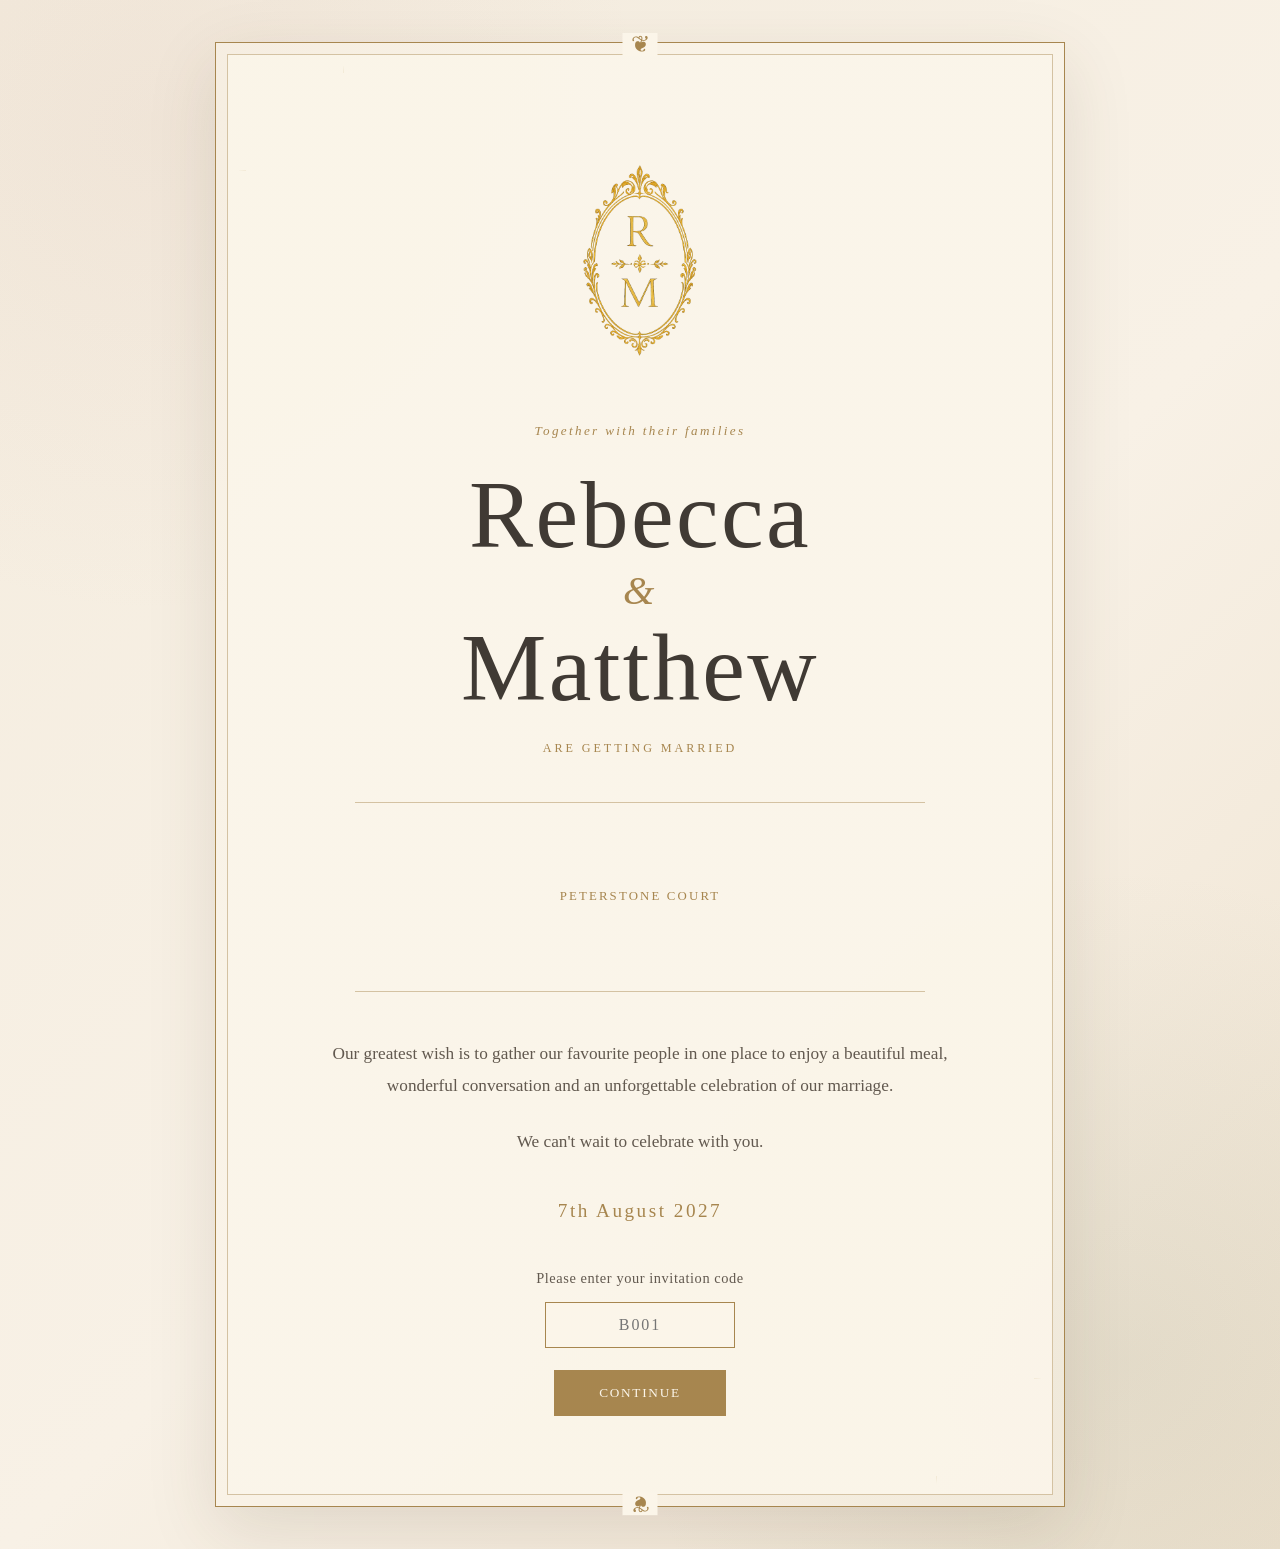
==== index.html @ 6a65455e "Style invitation intro text" ====
<!DOCTYPE html>
<html lang="en">
<head>
    <meta charset="UTF-8">
    <meta name="viewport" content="width=device-width, initial-scale=1.0">
    <title>Rebecca and Matthew | The Besley Wedding</title>
    <meta name="description" content="Rebecca and Matthew's wedding celebration at Peterstone Court, 7th August 2027.">
    <link rel="stylesheet" href="styles.css">
</head>

<body>

    <main class="invitation">

        <div class="gold-border">

            <section class="hero">

<img src="images/Monogram.png"
     alt="Rebecca and Matthew Monogram"
     class="monogram">

<p class="small-script">
    Together with their families
</p>

<h1 class="couple-names">
    Rebecca
    <span>&</span>
    Matthew
</h1>

<p class="marriage-line">
    Are getting married
</p>
                <div class="venue-placeholder">
                    Peterstone Court
                </div>

                <p class="welcome">
                    Our greatest wish is to gather our favourite people in one place
                    to enjoy a beautiful meal, wonderful conversation and an
                    unforgettable celebration of our marriage.
                </p>

                <p class="welcome">
                    We can't wait to celebrate with you.
                </p>

                <p class="date">
                    7th August 2027
                </p>

                <div class="invitation-entry">

                    <label for="code">
                        Please enter your invitation code
                    </label>
<input 
    id="code"
    type="text"
    placeholder="B001"
>

<button id="continueButton">
    Continue
</button>
                </div>

            </section>

        </div>

    </main>


<script src="guests.js"></script>
<script src="script.js"></script>
</body>
</html>
---- styles.css ----
/*
Project Besley
Rebecca and Matthew
The Besley Wedding
*/


/* ---------- Colour and spacing system ---------- */

:root {
    --ivory: #f4ecde;
    --paper: #fbf5e9;
    --paper-deep: #eee2cf;
    --charcoal: #403a34;
    --soft-charcoal: #62594f;
    --antique-gold: #a7864f;
    --light-gold: #c9ae7a;
    --sage: #7f8a70;
    --blush: #cda99e;
    --lavender: #a69aae;
    --fine-line: rgba(167, 134, 79, 0.45);
    --shadow: rgba(78, 59, 39, 0.13);
}


* {
    box-sizing: border-box;
}


html {
    scroll-behavior: smooth;
}


body {
    margin: 0;
    min-height: 100vh;
    color: var(--charcoal);
    font-family: Georgia, "Times New Roman", serif;
    background:
        radial-gradient(
            circle at 12% 8%,
            rgba(205, 169, 158, 0.12),
            transparent 27%
        ),
        radial-gradient(
            circle at 88% 88%,
            rgba(127, 138, 112, 0.12),
            transparent 28%
        ),
        linear-gradient(
            135deg,
            var(--ivory),
            #f8f1e6 55%,
            var(--paper-deep)
        );
}


/* ---------- Main invitation sheet ---------- */

.invitation {
    min-height: 100vh;
    display: flex;
    align-items: center;
    justify-content: center;
    padding: 42px 22px;
}


.gold-border {
    position: relative;
    width: 100%;
    max-width: 850px;
    padding: 11px;
    border: 1px solid var(--antique-gold);
    background: rgba(251, 245, 233, 0.5);
    box-shadow: 0 22px 65px var(--shadow);
}


.gold-border::before,
.gold-border::after {
    content: "❦";
    position: absolute;
    z-index: 2;
    color: var(--antique-gold);
    font-size: 1.45rem;
    line-height: 1;
    background: var(--paper);
    padding: 0 8px;
}


.gold-border::before {
    top: -10px;
    left: 50%;
    transform: translateX(-50%);
}


.gold-border::after {
    bottom: -10px;
    left: 50%;
    transform: translateX(-50%) rotate(180deg);
}


.hero {
    position: relative;
    overflow: hidden;
    text-align: center;
    padding: 78px 58px;
    border: 1px solid var(--fine-line);
    background:
        linear-gradient(
            rgba(251, 245, 233, 0.94),
            rgba(251, 245, 233, 0.94)
        ),
        repeating-linear-gradient(
            0deg,
            transparent,
            transparent 3px,
            rgba(90, 70, 50, 0.025) 4px
        );
}


/* Fine corner decoration until the floral artwork is added */

.hero::before,
.hero::after {
    content: "";
    position: absolute;
    width: 150px;
    height: 150px;
    pointer-events: none;
    opacity: 0.65;
}


.hero::before {
    top: -35px;
    left: -35px;
    border-top: 1px solid var(--light-gold);
    border-left: 1px solid var(--light-gold);
    border-radius: 70% 0 70% 0;
}


.hero::after {
    right: -35px;
    bottom: -35px;
    border-right: 1px solid var(--light-gold);
    border-bottom: 1px solid var(--light-gold);
    border-radius: 70% 0 70% 0;
}


/* ---------- Typography ---------- */

.small-script {
    margin: 0 0 30px;
    color: var(--antique-gold);
    font-size: 0.82rem;
    font-style: italic;
    letter-spacing: 0.18em;
}


h1 {
    margin: 0;
    color: var(--charcoal);
    font-size: clamp(3rem, 8vw, 5.6rem);
    font-weight: normal;
    line-height: 0.98;
    letter-spacing: 0.025em;
}


h1 span {
    color: var(--antique-gold);
    font-size: 0.5em;
    font-style: italic;
}


h2 {
    margin: 32px 0 18px;
    color: var(--antique-gold);
    font-size: 1.12rem;
    font-weight: normal;
    letter-spacing: 0.16em;
    text-transform: uppercase;
}


.guest-name {
    font-size: clamp(2.35rem, 7vw, 4.7rem);
    line-height: 1.08;
}


.welcome {
    max-width: 620px;
    margin: 24px auto;
    color: var(--soft-charcoal);
    font-size: 1.08rem;
    line-height: 1.85;
}


.date {
    margin: 42px 0 0;
    color: var(--antique-gold);
    font-size: 1.2rem;
    letter-spacing: 0.13em;
}

/* ---------- Homepage monogram and names ---------- */

.monogram {
    display: block;
    width: 170px;
    margin: 0 auto 35px;
}



.monogram span {
    position: relative;
    z-index: 1;
}



.invitation-intro {
    margin: 0 0 22px;
    color: var(--soft-charcoal);
    font-size: 0.72rem;
    letter-spacing: 0.22em;
    text-transform: uppercase;
}

.couple-names {
    max-width: 650px;
    margin: 0 auto;
    font-size: clamp(3.2rem, 9vw, 6rem);
    line-height: 0.95;
}

.couple-names span {
    display: block;
    margin: 12px 0;
    color: var(--antique-gold);
    font-size: 0.42em;
    font-style: italic;
}

.marriage-line {
    margin: 27px 0 0;
    color: var(--antique-gold);
    font-size: 0.76rem;
    letter-spacing: 0.24em;
    text-transform: uppercase;
}
/* ---------- Venue area ---------- */

.venue-placeholder {
    width: min(100%, 570px);
    min-height: 190px;
    margin: 46px auto;
    display: flex;
    align-items: center;
    justify-content: center;
    color: var(--antique-gold);
    font-size: 0.8rem;
    letter-spacing: 0.17em;
    text-transform: uppercase;
    border-top: 1px solid var(--fine-line);
    border-bottom: 1px solid var(--fine-line);
}


/* ---------- Invitation-code area ---------- */

.invitation-entry {
    margin-top: 48px;
}


.invitation-entry label {
    display: block;
    margin-bottom: 15px;
    color: var(--soft-charcoal);
    font-size: 0.9rem;
    letter-spacing: 0.04em;
}


#code {
    width: 190px;
    padding: 13px 16px;
    color: var(--charcoal);
    font-family: inherit;
    font-size: 1rem;
    text-align: center;
    letter-spacing: 0.12em;
    border: 1px solid var(--antique-gold);
    border-radius: 0;
    outline: none;
    background: rgba(251, 245, 233, 0.5);
    transition:
        border-color 0.35s ease,
        box-shadow 0.35s ease,
        background 0.35s ease;
}


#code:focus {
    background: var(--paper);
    border-color: var(--light-gold);
    box-shadow: 0 0 0 3px rgba(167, 134, 79, 0.1);
}


/* ---------- Links and buttons ---------- */

a {
    color: inherit;
    text-decoration: none;
}


button {
    display: block;
    margin: 22px auto 0;
    padding: 14px 44px;
    color: var(--paper);
    font-family: inherit;
    font-size: 0.83rem;
    letter-spacing: 0.13em;
    text-transform: uppercase;
    cursor: pointer;
    border: 1px solid var(--antique-gold);
    border-radius: 0;
    background: var(--antique-gold);
    transition:
        color 0.35s ease,
        background 0.35s ease,
        transform 0.35s ease,
        box-shadow 0.35s ease;
}


button:hover,
button:focus-visible {
    color: var(--antique-gold);
    background: transparent;
    box-shadow: 0 8px 22px rgba(78, 59, 39, 0.1);
    transform: translateY(-1px);
}


button:focus-visible {
    outline: 2px solid var(--light-gold);
    outline-offset: 4px;
}


/* ---------- RSVP form ---------- */

.rsvp-form {
    width: min(100%, 650px);
    margin: 46px auto 0;
}


.guest-response,
#guestList {
    width: 100%;
}


.guest-card {
    position: relative;
    margin: 0 0 30px;
    padding: 38px 34px;
    text-align: left;
    border: 1px solid var(--fine-line);
    background: rgba(251, 245, 233, 0.58);
}


.guest-card::before {
    content: "";
    position: absolute;
    top: 9px;
    right: 9px;
    bottom: 9px;
    left: 9px;
    pointer-events: none;
    border: 1px solid rgba(167, 134, 79, 0.18);
}


.guest-card h2 {
    position: relative;
    margin: 0 0 26px;
    padding-bottom: 18px;
    text-align: center;
    font-size: 1.3rem;
    letter-spacing: 0.12em;
}


.guest-card h2::after {
    content: "";
    position: absolute;
    bottom: 0;
    left: 50%;
    width: 54px;
    height: 1px;
    background: var(--antique-gold);
    transform: translateX(-50%);
}


.guest-card label {
    position: relative;
    z-index: 1;
    display: block;
    margin: 13px 0;
    color: var(--soft-charcoal);
    font-size: 1rem;
    line-height: 1.5;
}


.guest-card input[type="radio"] {
    width: auto;
    margin: 0 10px 0 0;
    accent-color: var(--antique-gold);
}


.guest-card select,
.guest-card textarea {
    position: relative;
    z-index: 1;
    width: 100%;
    margin-top: 8px;
    color: var(--charcoal);
    font-family: inherit;
    font-size: 1rem;
    border: 1px solid var(--fine-line);
    border-radius: 0;
    outline: none;
    background: rgba(251, 245, 233, 0.75);
}


.guest-card select {
    min-height: 46px;
    padding: 10px 13px;
}


.guest-card textarea {
    min-height: 110px;
    padding: 13px;
    resize: vertical;
}


.guest-card select:focus,
.guest-card textarea:focus {
    border-color: var(--antique-gold);
    box-shadow: 0 0 0 3px rgba(167, 134, 79, 0.1);
}


/* ---------- Gentle motion ---------- */

@media (prefers-reduced-motion: no-preference) {

    .gold-border {
        animation: invitation-reveal 1.2s ease both;
    }

}


@keyframes invitation-reveal {

    from {
        opacity: 0;
        transform: translateY(8px);
    }

    to {
        opacity: 1;
        transform: translateY(0);
    }

}


/* ---------- Tablet and mobile ---------- */

@media (max-width: 700px) {

    .invitation {
        padding: 18px 10px;
        align-items: flex-start;
    }

    .gold-border {
        padding: 7px;
    }

    .hero {
        padding: 58px 24px;
    }

    .small-script {
        margin-bottom: 24px;
        font-size: 0.75rem;
    }

    h2 {
        letter-spacing: 0.11em;
    }

    .welcome {
        font-size: 1rem;
        line-height: 1.75;
    }

    .venue-placeholder {
        min-height: 145px;
        margin: 36px auto;
    }

    .guest-card {
        padding: 32px 22px;
    }

    button {
        width: 100%;
        max-width: 270px;
    }

}


@media (max-width: 390px) {

    .hero {
        padding: 48px 17px;
    }

    .guest-card {
        padding: 28px 17px;
    }

    #code {
        width: 170px;
    }

}
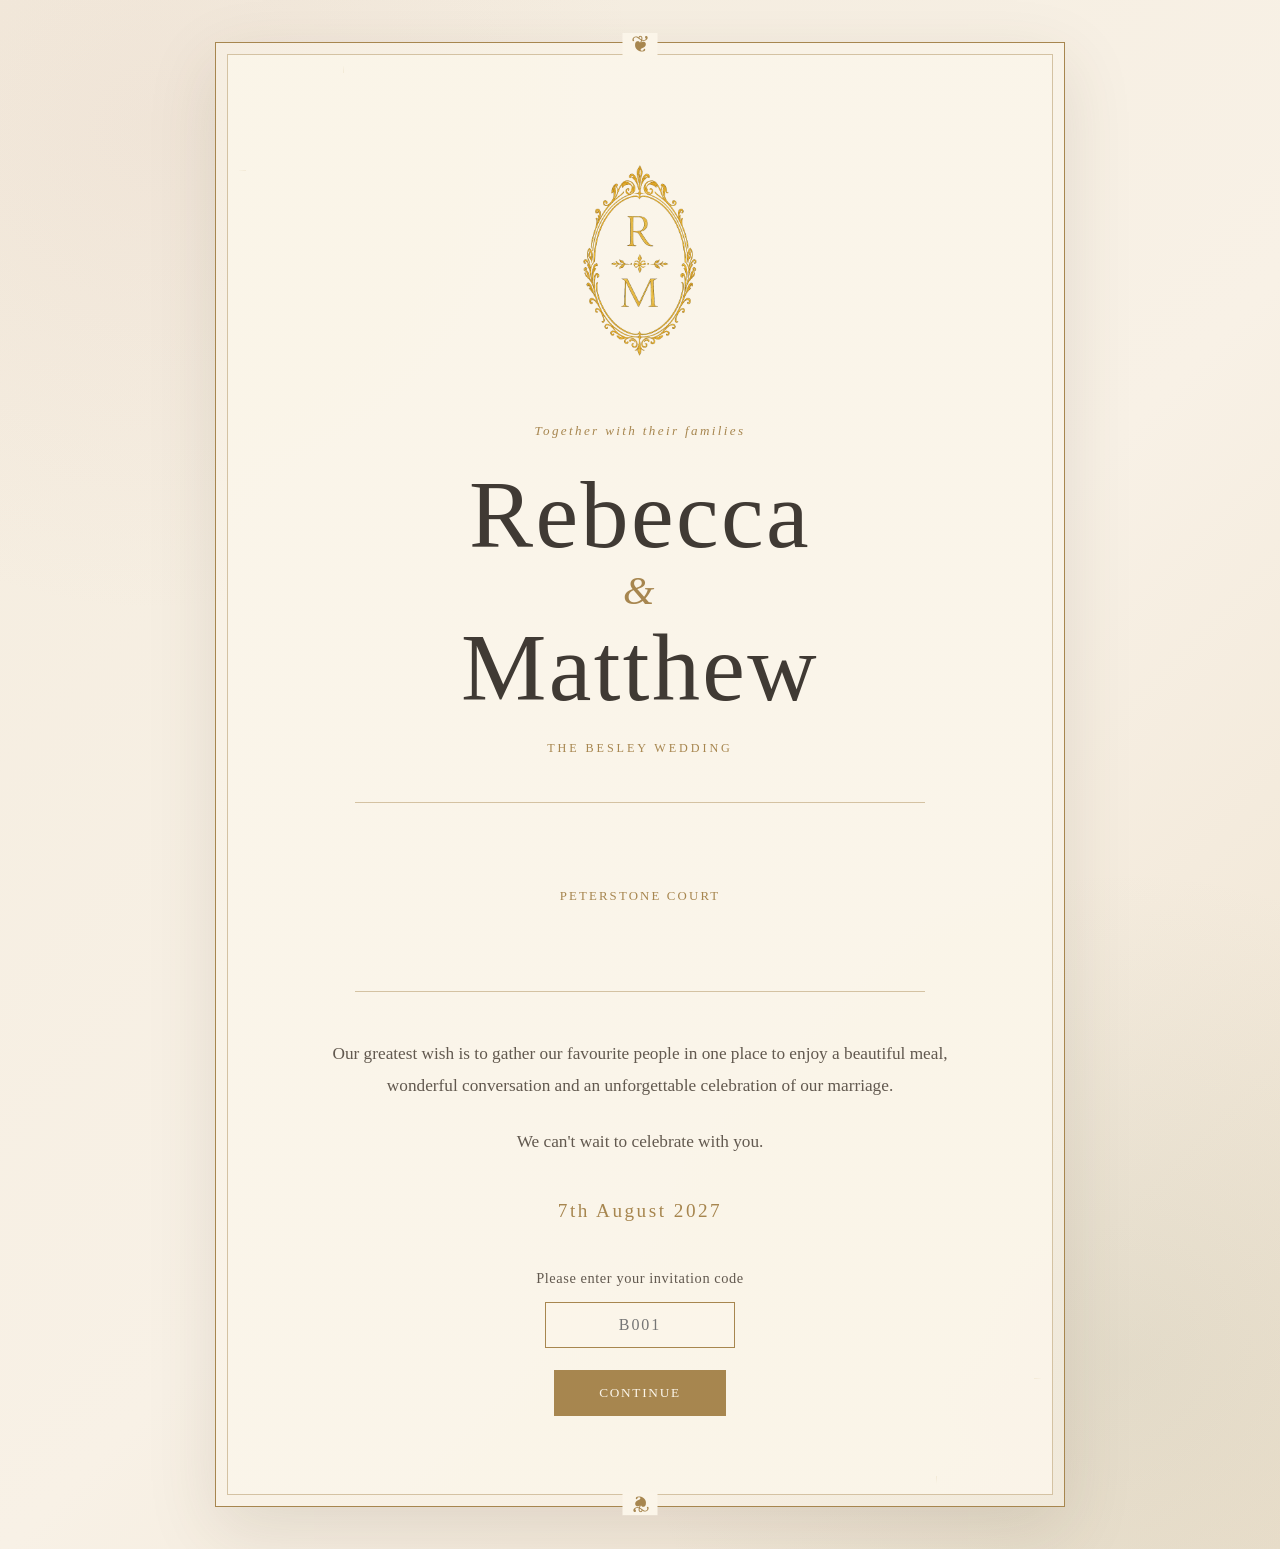
==== commit b0faaac6: "Update homepage heading text" ====
--- a/index.html
+++ b/index.html
@@ -32,7 +32,7 @@
 </h1>
 
 <p class="marriage-line">
-    Are getting married
+    THE BESLEY WEDDING
 </p>
                 <div class="venue-placeholder">
                     Peterstone Court
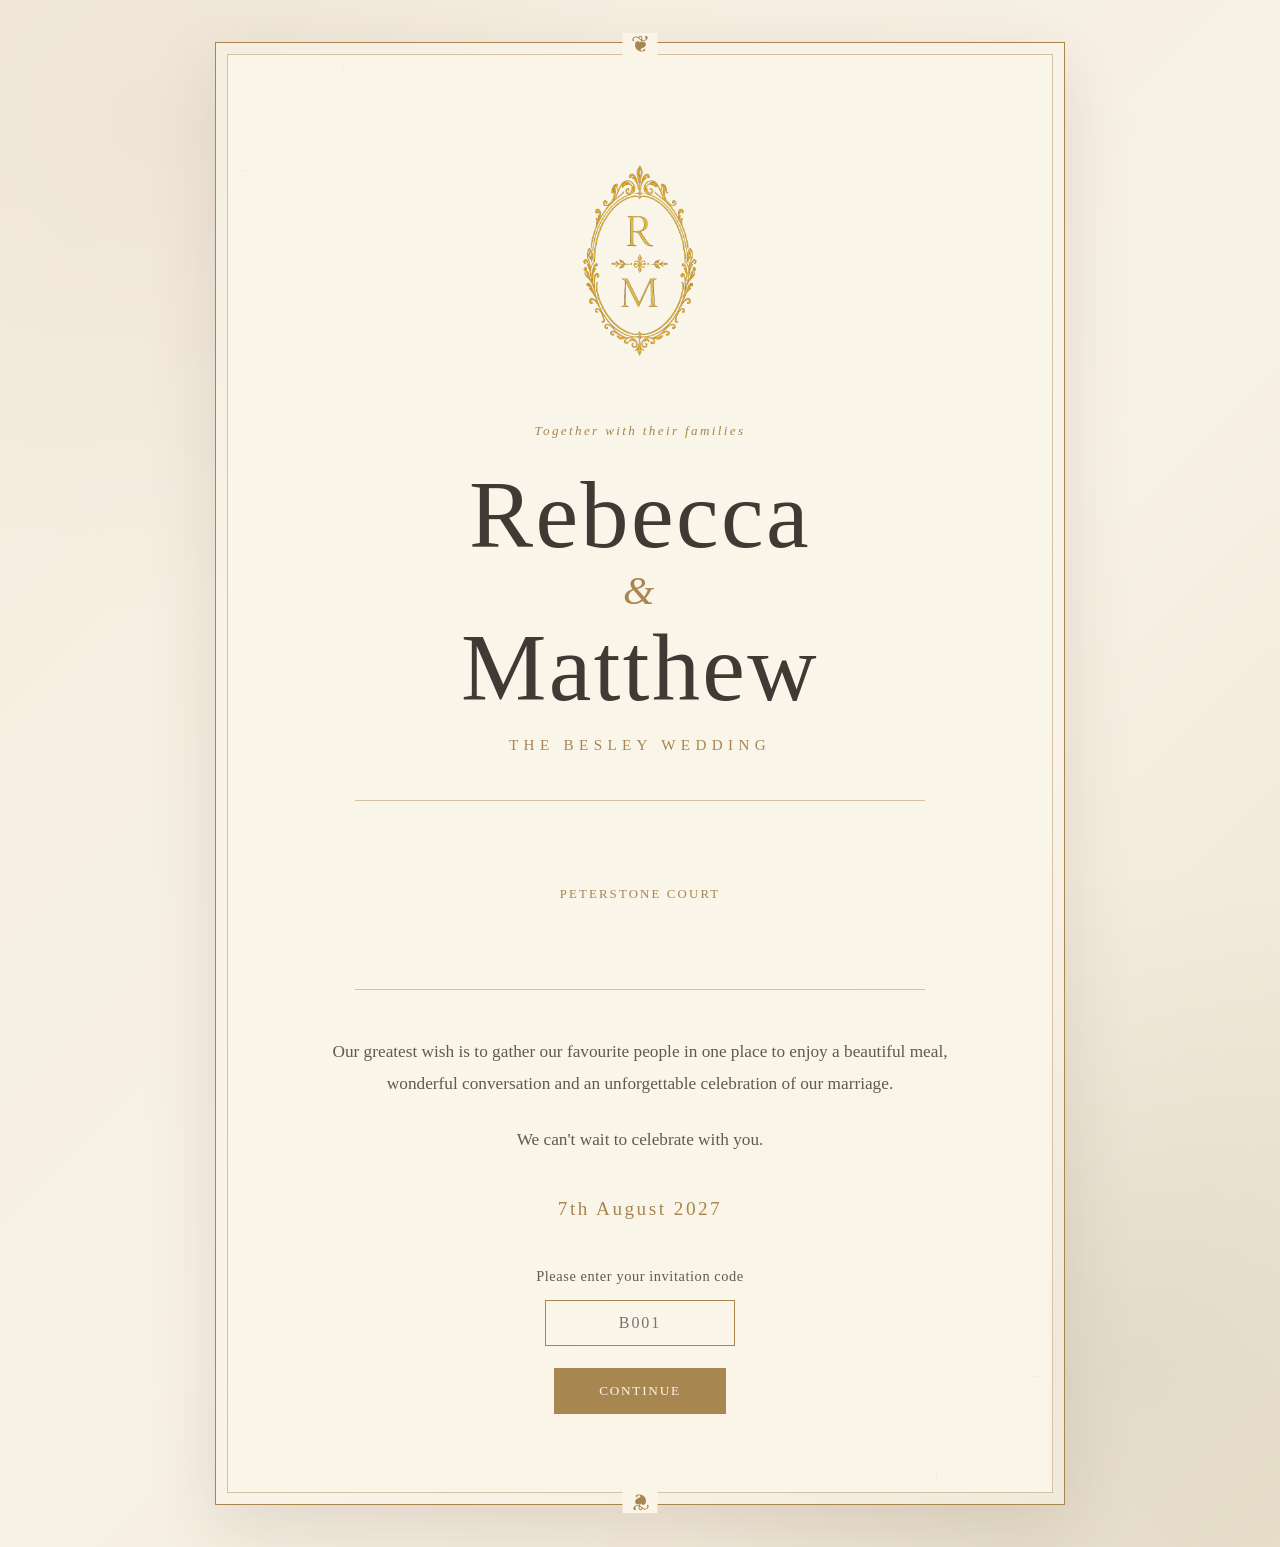
==== commit 21db4c19: "Apply wedding title styling" ====
--- a/index.html
+++ b/index.html
@@ -31,7 +31,7 @@
     Matthew
 </h1>
 
-<p class="marriage-line">
+<p class="wedding-title">
     THE BESLEY WEDDING
 </p>
                 <div class="venue-placeholder">
--- a/styles.css
+++ b/styles.css
@@ -194,7 +194,13 @@
     letter-spacing: 0.16em;
     text-transform: uppercase;
 }
-
+.wedding-title {
+    margin: 22px 0 38px;
+    color: var(--antique-gold);
+    font-size: 0.95rem;
+    letter-spacing: 0.35em;
+    text-transform: uppercase;
+}
 
 .guest-name {
     font-size: clamp(2.35rem, 7vw, 4.7rem);
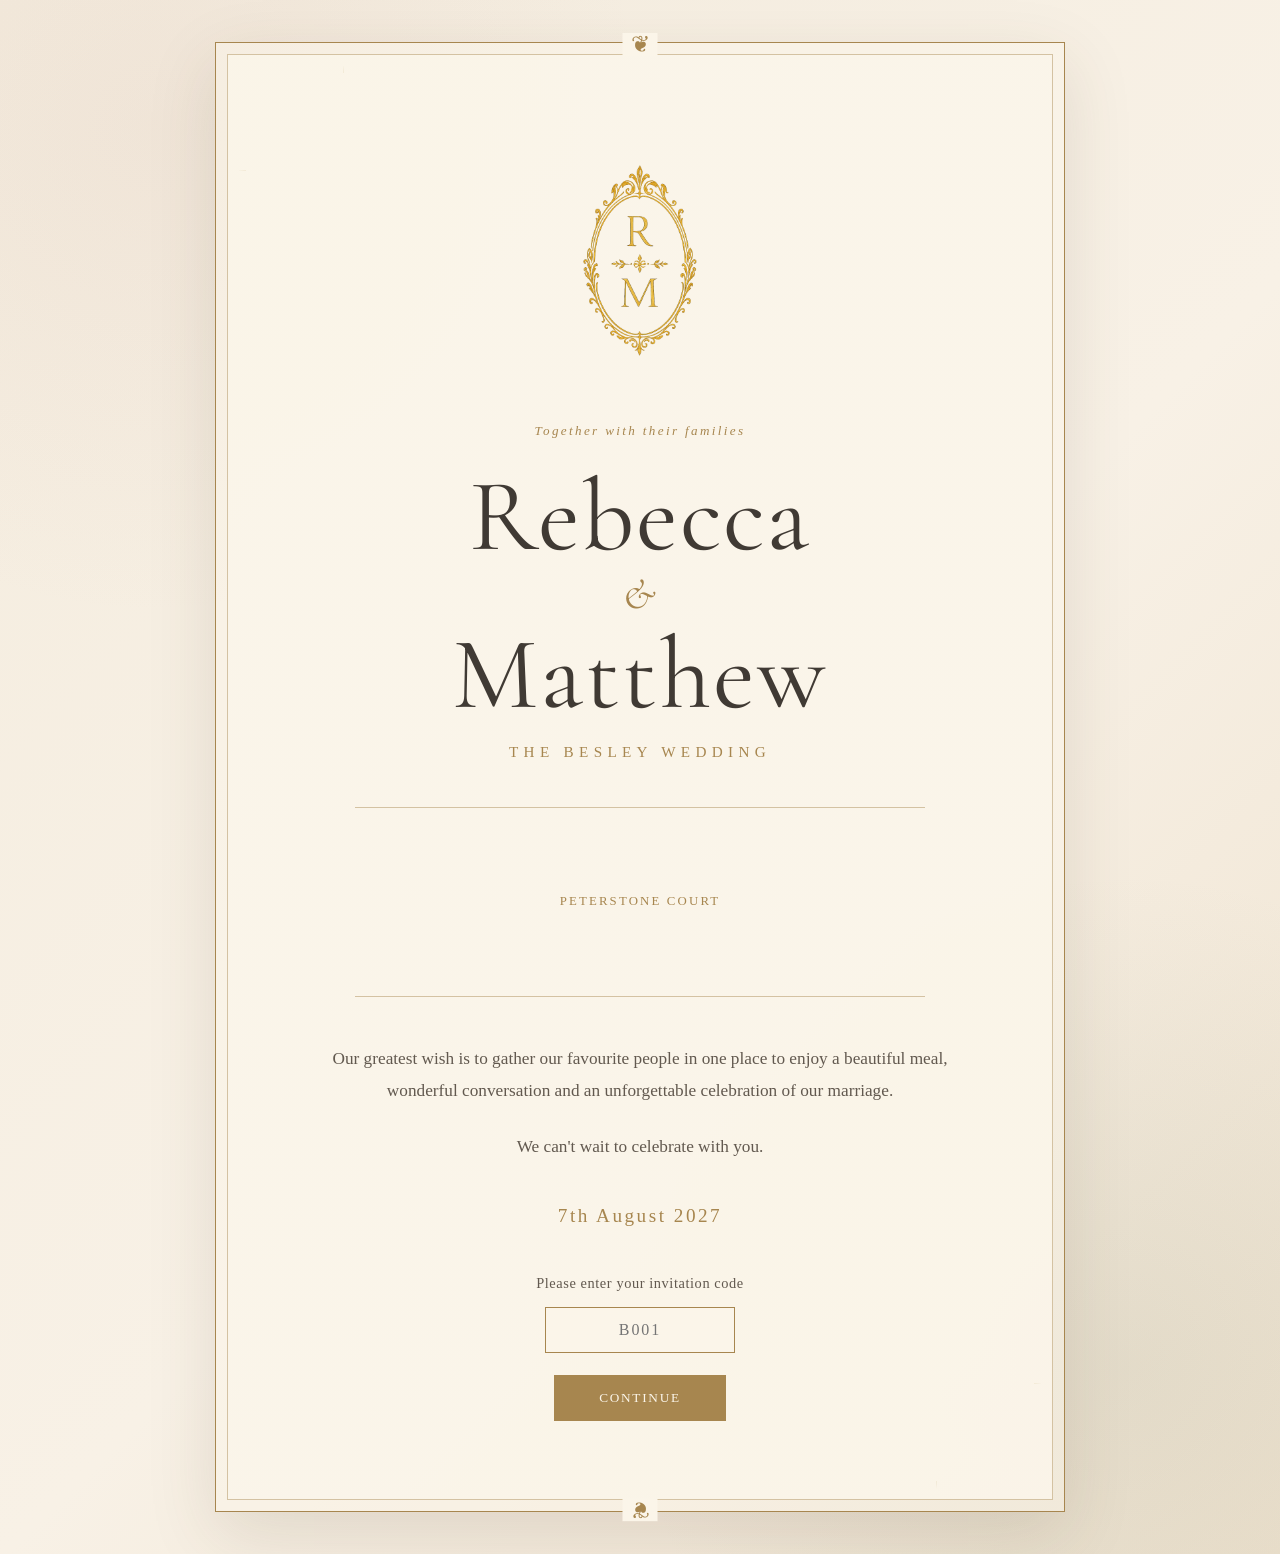
==== commit 25841b9c: "Use Cormorant Garamond for names" ====
--- a/index.html
+++ b/index.html
@@ -6,6 +6,9 @@
     <meta name="viewport" content="width=device-width, initial-scale=1.0">
     <title>Rebecca and Matthew | The Besley Wedding</title>
     <meta name="description" content="Rebecca and Matthew's wedding celebration at Peterstone Court, 7th August 2027.">
+    <link rel="preconnect" href="https://fonts.googleapis.com">
+<link rel="preconnect" href="https://fonts.gstatic.com" crossorigin>
+<link href="https://fonts.googleapis.com/css2?family=Cormorant+Garamond:wght@400;500&family=Cormorant+SC:wght@500&display=swap" rel="stylesheet">
     <link rel="stylesheet" href="styles.css">
 </head>
 
--- a/styles.css
+++ b/styles.css
@@ -252,8 +252,11 @@
 .couple-names {
     max-width: 650px;
     margin: 0 auto;
-    font-size: clamp(3.2rem, 9vw, 6rem);
-    line-height: 0.95;
+    font-family: "Cormorant Garamond", serif;
+    font-size: clamp(3.6rem, 9vw, 6.4rem);
+    font-weight: 400;
+    line-height: 0.92;
+    letter-spacing: 0.02em;
 }
 
 .couple-names span {
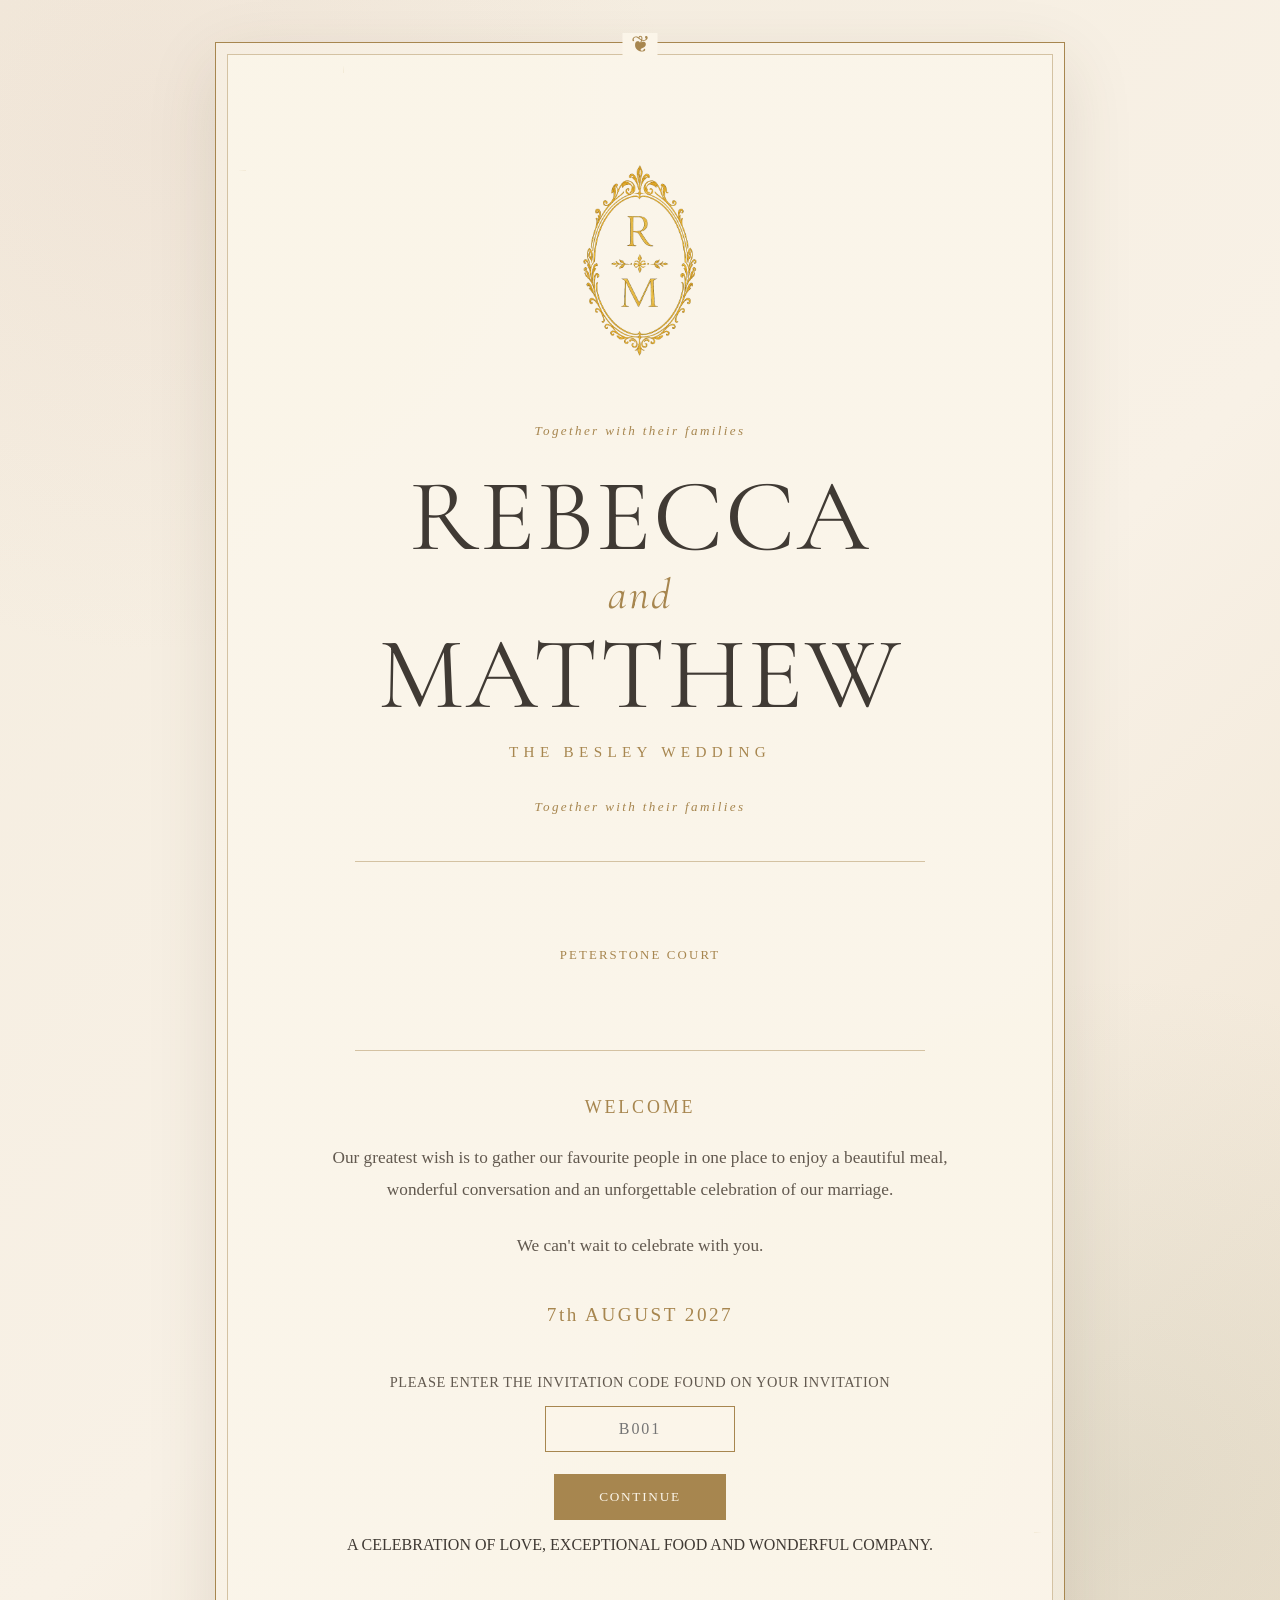
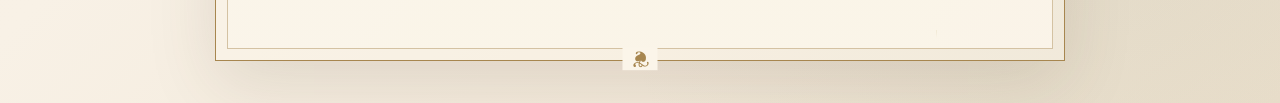
==== commit 0d02e888: "Match homepage text to approved design" ====
--- a/index.html
+++ b/index.html
@@ -29,18 +29,24 @@
 </p>
 
 <h1 class="couple-names">
-    Rebecca
-    <span>&</span>
-    Matthew
+    REBECCA
+    <span>and</span>
+    MATTHEW
 </h1>
 
 <p class="wedding-title">
     THE BESLEY WEDDING
 </p>
+
+<p class="small-script">
+    Together with their families
+</p>
+
+
                 <div class="venue-placeholder">
                     Peterstone Court
                 </div>
-
+<h2>WELCOME</h2>
                 <p class="welcome">
                     Our greatest wish is to gather our favourite people in one place
                     to enjoy a beautiful meal, wonderful conversation and an
@@ -52,13 +58,13 @@
                 </p>
 
                 <p class="date">
-                    7th August 2027
+                    7th AUGUST 2027
                 </p>
 
                 <div class="invitation-entry">
 
                     <label for="code">
-                        Please enter your invitation code
+                        PLEASE ENTER THE INVITATION CODE FOUND ON YOUR INVITATION
                     </label>
 <input 
     id="code"
@@ -70,7 +76,9 @@
     Continue
 </button>
                 </div>
-
+<p class="closing-line">
+    A CELEBRATION OF LOVE, EXCEPTIONAL FOOD AND WONDERFUL COMPANY.
+</p>
             </section>
 
         </div>
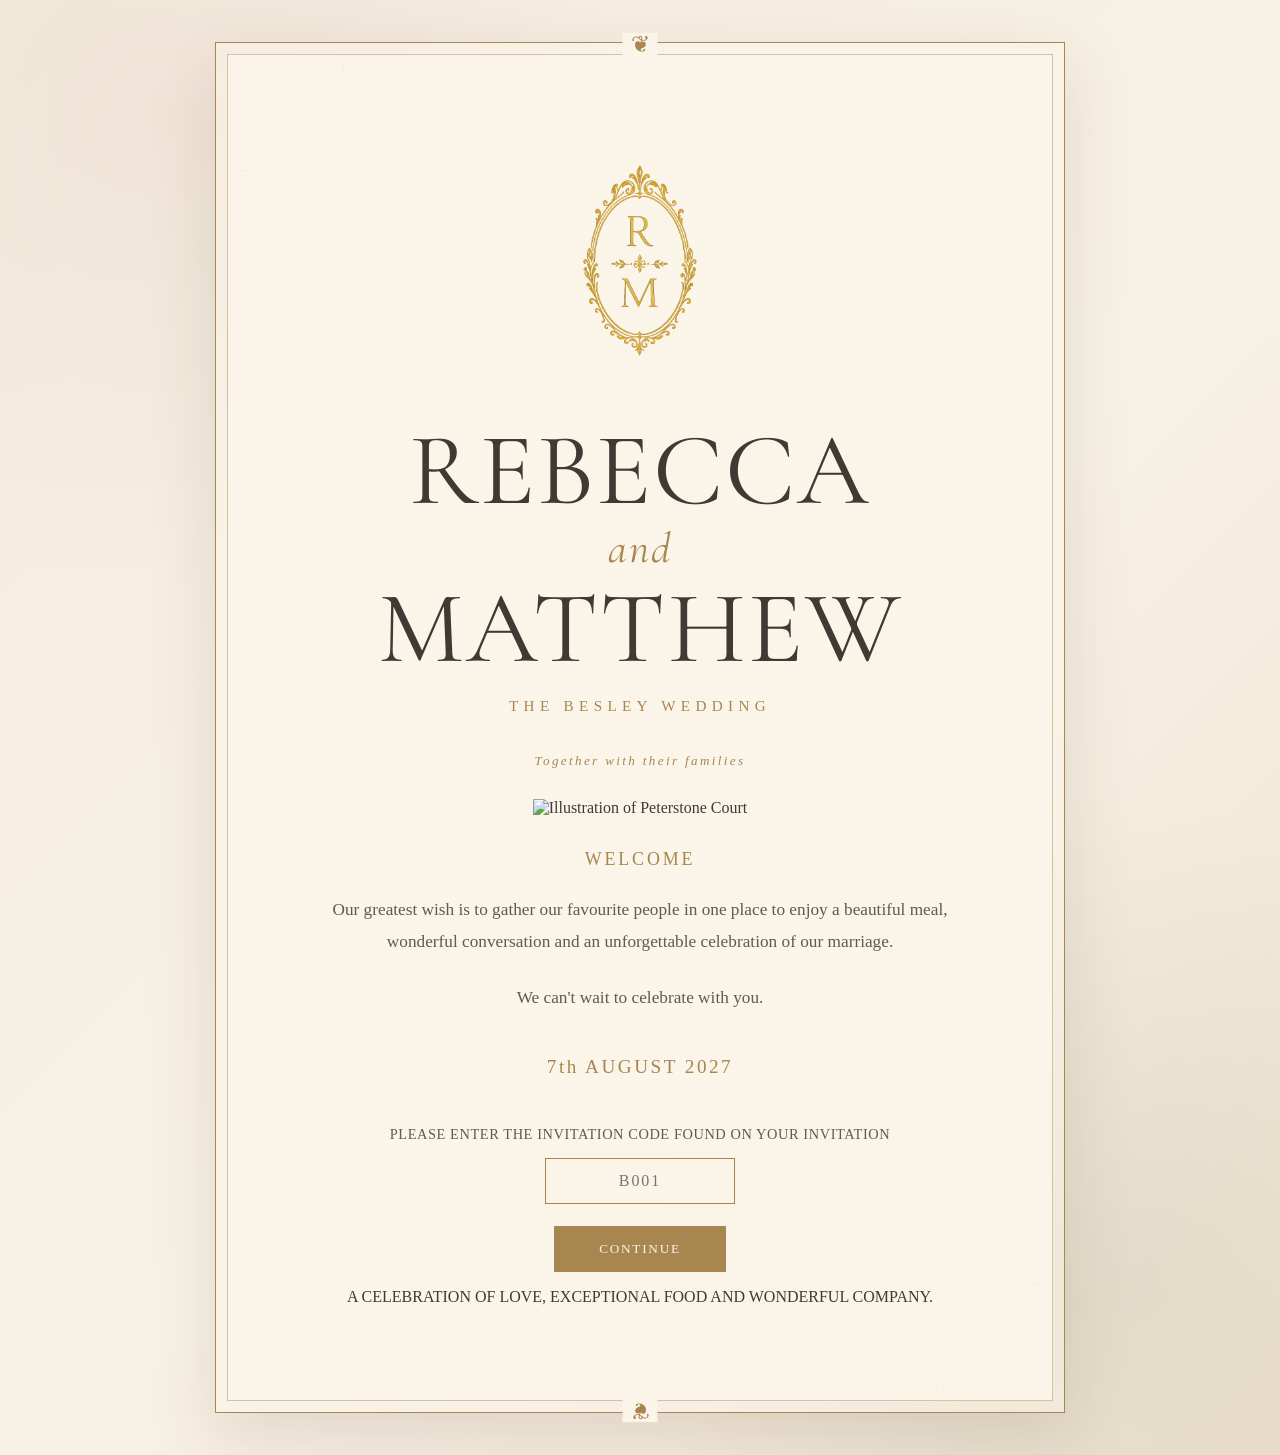
==== commit 2c2f98b3: "Take out first together with their families" ====
--- a/index.html
+++ b/index.html
@@ -24,9 +24,6 @@
      alt="Rebecca and Matthew Monogram"
      class="monogram">
 
-<p class="small-script">
-    Together with their families
-</p>
 
 <h1 class="couple-names">
     REBECCA
@@ -43,9 +40,11 @@
 </p>
 
 
-                <div class="venue-placeholder">
-                    Peterstone Court
-                </div>
+    <img
+    src="images/peterstone-court-illustration.png"
+    alt="Illustration of Peterstone Court"
+    class="venue-illustration"
+>           
 <h2>WELCOME</h2>
                 <p class="welcome">
                     Our greatest wish is to gather our favourite people in one place
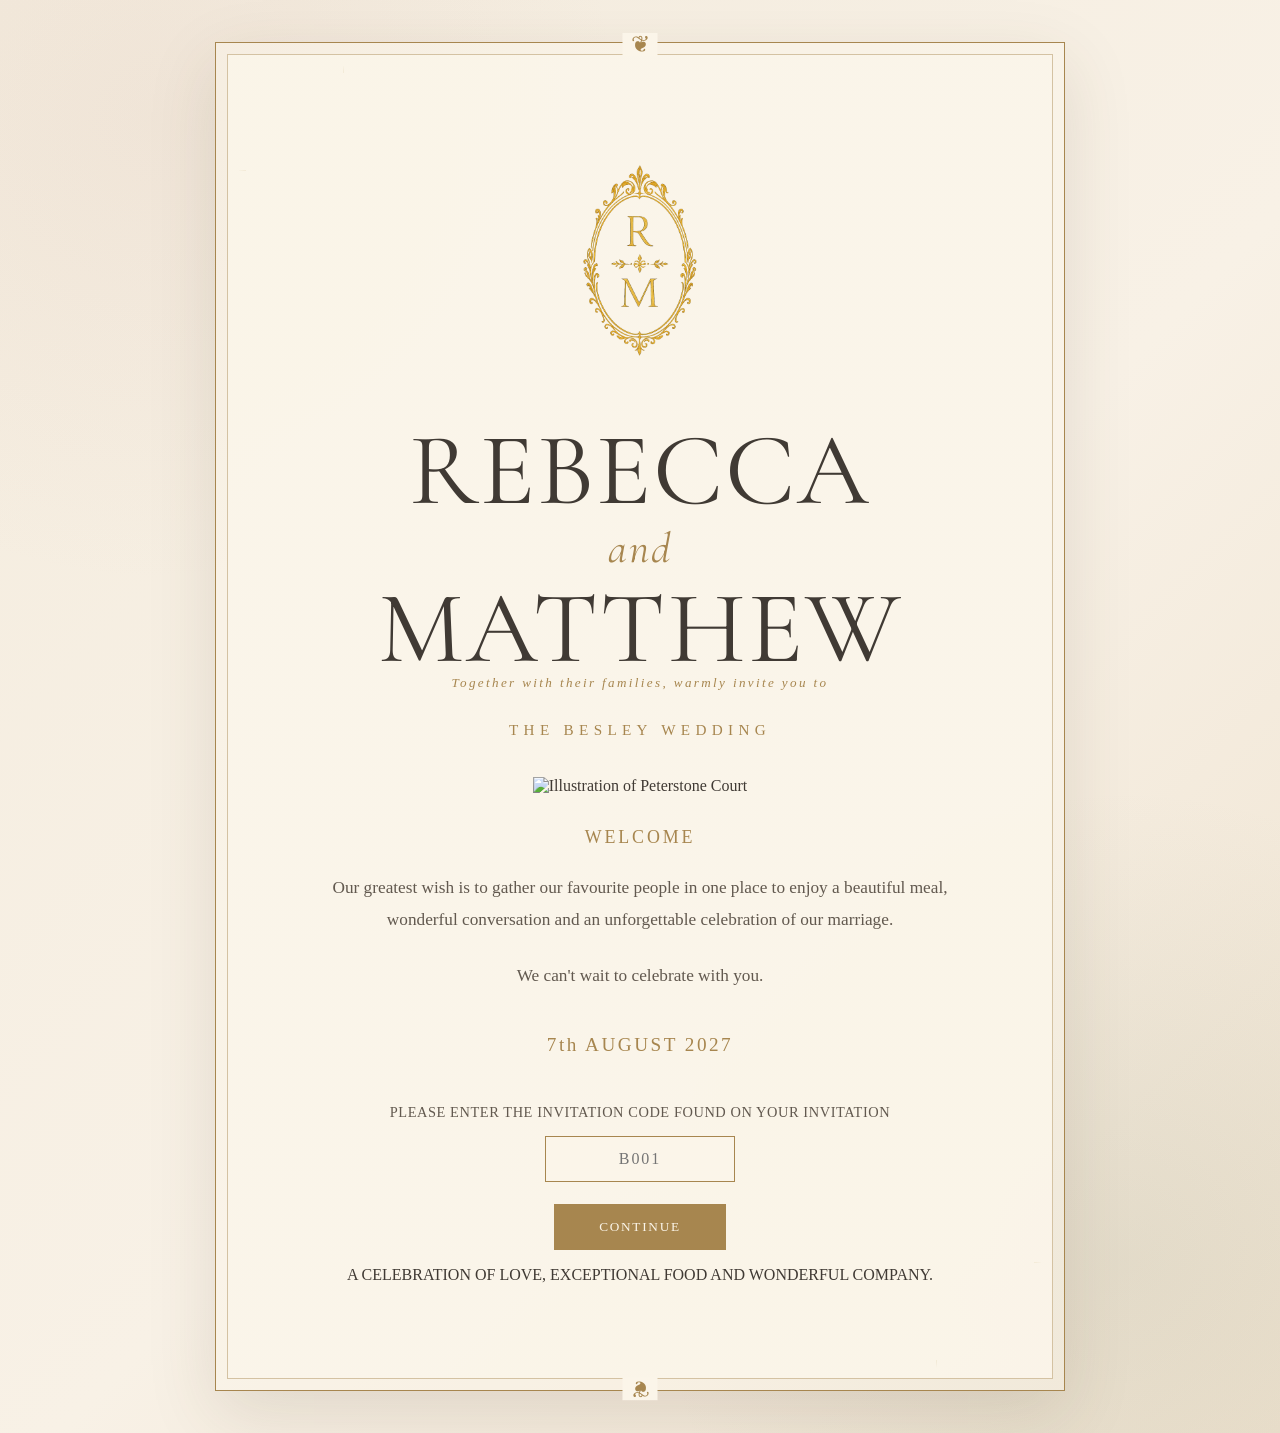
==== commit 1ec57d80: "Tweaking together with their families" ====
--- a/index.html
+++ b/index.html
@@ -30,14 +30,14 @@
     <span>and</span>
     MATTHEW
 </h1>
-
+<p class="small-script">
+    Together with their families, warmly invite you to
+</p>
 <p class="wedding-title">
     THE BESLEY WEDDING
 </p>
 
-<p class="small-script">
-    Together with their families
-</p>
+
 
 
     <img
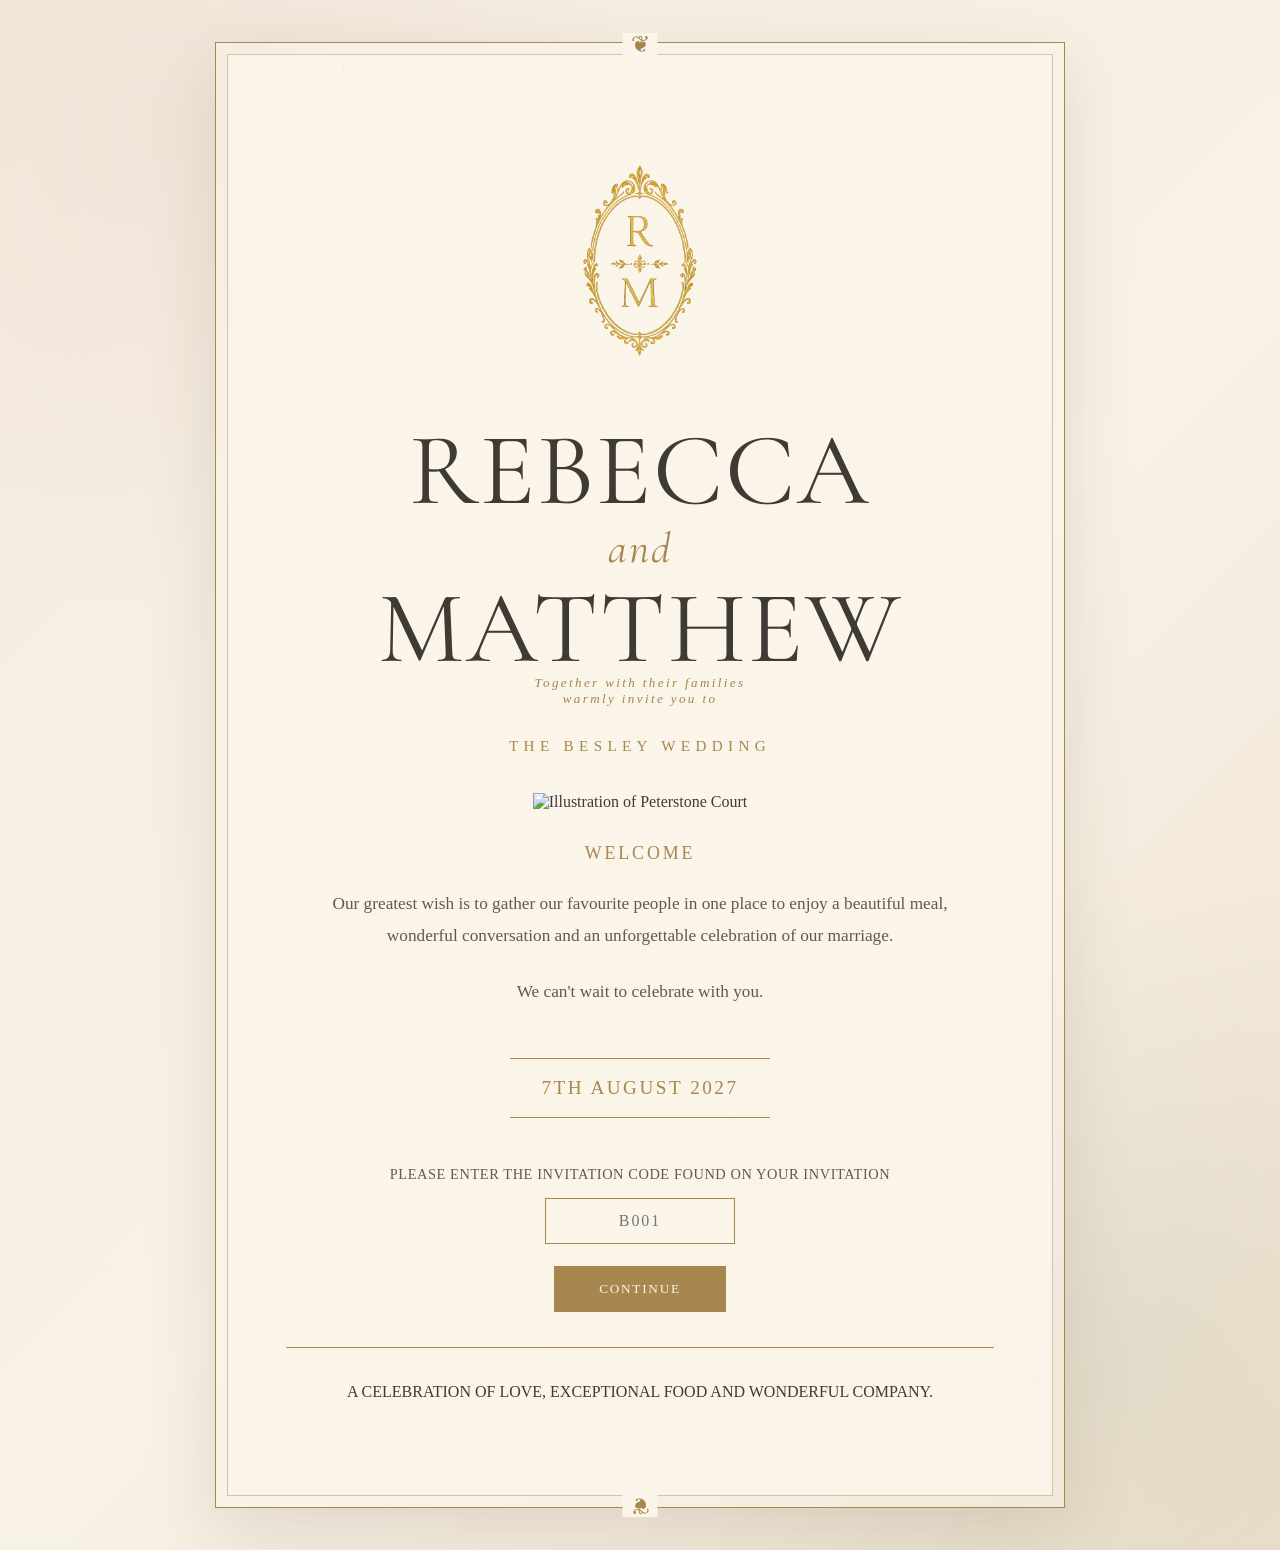
==== commit 288108e7: "Refine homepage invitation layout" ====
--- a/index.html
+++ b/index.html
@@ -31,7 +31,8 @@
     MATTHEW
 </h1>
 <p class="small-script">
-    Together with their families, warmly invite you to
+    Together with their families<br>
+    warmly invite you to
 </p>
 <p class="wedding-title">
     THE BESLEY WEDDING
--- a/styles.css
+++ b/styles.css
@@ -218,10 +218,18 @@
 
 
 .date {
-    margin: 42px 0 0;
+    width: 260px;
+    margin: 50px auto 40px;
+    padding: 18px 0;
+    text-align: center;
+
+    border-top: 1px solid var(--antique-gold);
+    border-bottom: 1px solid var(--antique-gold);
+
     color: var(--antique-gold);
     font-size: 1.2rem;
     letter-spacing: 0.13em;
+    text-transform: uppercase;
 }
 
 /* ---------- Homepage monogram and names ---------- */
@@ -296,6 +304,9 @@
 
 .invitation-entry {
     margin-top: 48px;
+    padding-bottom: 35px;
+    margin-bottom: 35px;
+    border-bottom: 1px solid var(--antique-gold);
 }
 
 
